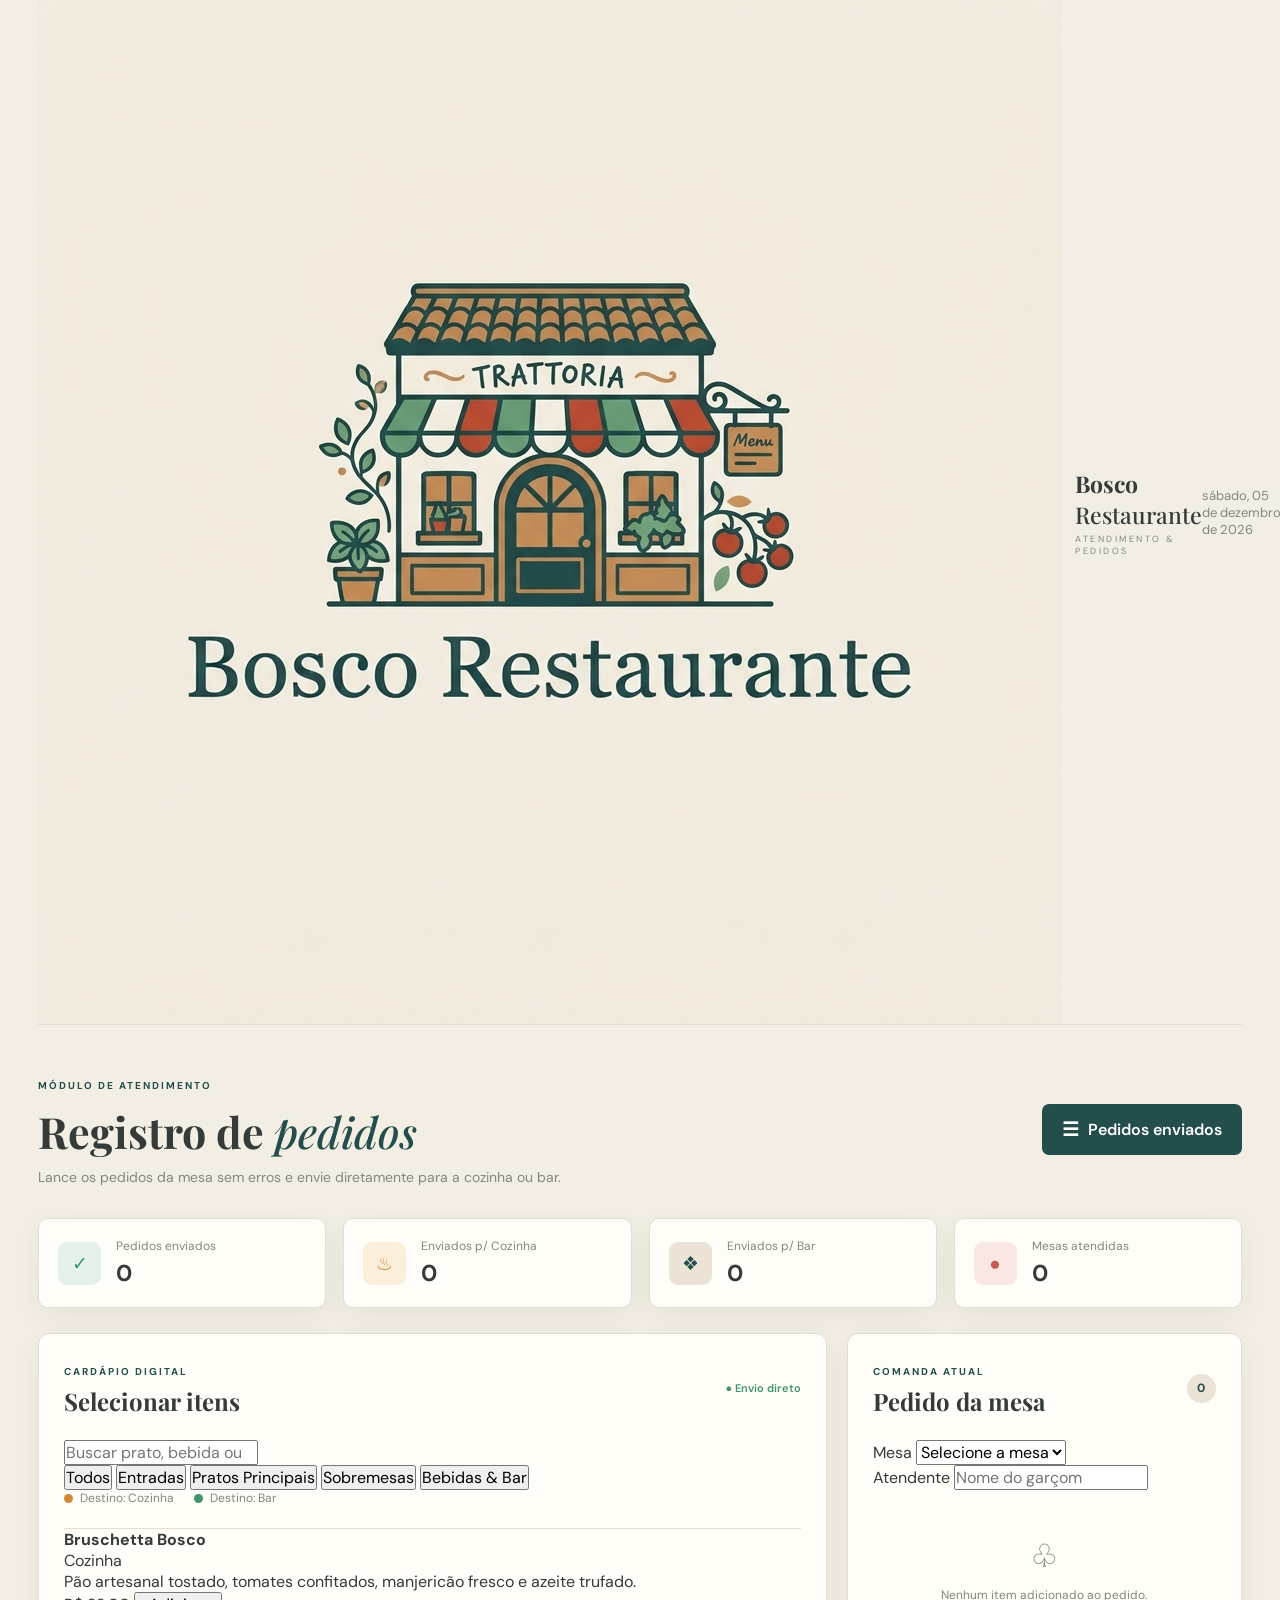
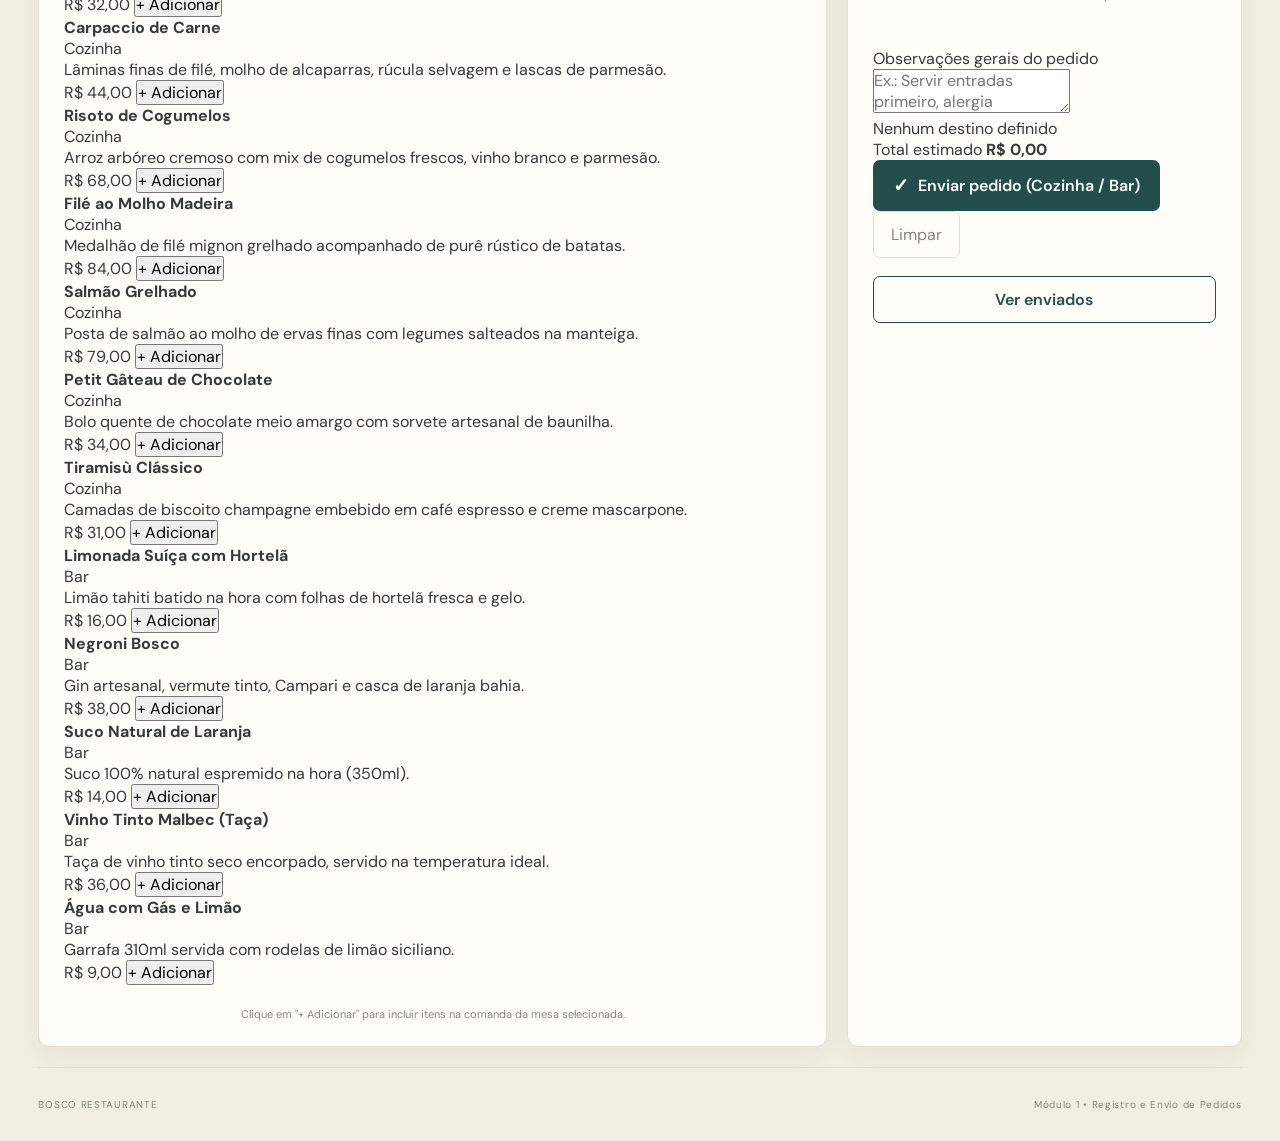
==== pedidos.html @ 27cc5448 "Add files via upload" ====
<!DOCTYPE html>
<html lang="pt-BR">
<head>
    <meta charset="UTF-8">
    <meta name="viewport" content="width=device-width, initial-scale=1.0">
    <title>Bosco Restaurante | Registro de Pedidos</title>
    <link rel="icon" type="image/png" href="logo.png">

    <link rel="stylesheet" href="style.css">

    <link rel="preconnect" href="https://fonts.googleapis.com">
    <link rel="preconnect" href="https://fonts.gstatic.com" crossorigin>
    <link href="https://fonts.googleapis.com/css2?family=DM+Sans:wght@400;500;600;700&family=Playfair+Display:wght@500;600;700&display=swap" rel="stylesheet">
</head>

<body>
    <div class="app-container">

        <header class="topbar">
            <div class="brand">
                <img src="logo.png" alt="Logo Bosco Restaurante" class="brand-logo">
                <div>
                    <h1>Bosco <span>Restaurante</span></h1>
                    <p>ATENDIMENTO & PEDIDOS</p>
                </div>
            </div>

            <div class="header-actions">
                <span class="date-display" id="currentDate"></span>
                <button class="theme-toggle" id="themeToggle" aria-label="Alternar tema">
                    <span id="themeIcon">☾</span>
                </button>
            </div>
        </header>

        <main>
            <section class="welcome-section">
                <div>
                    <span class="eyebrow">MÓDULO DE ATENDIMENTO</span>
                    <h2>Registro de <em>pedidos</em></h2>
                    <p>Lance os pedidos da mesa sem erros e envie diretamente para a cozinha ou bar.</p>
                </div>

                <button class="primary-button" id="openSentOrdersBtn">
                    <span>☰</span> Pedidos enviados
                </button>
            </section>

            <section class="summary-grid">
                <article class="summary-card">
                    <div class="summary-icon free-icon">✓</div>
                    <div>
                        <p>Pedidos enviados</p>
                        <strong id="totalOrdersCount">0</strong>
                    </div>
                </article>

                <article class="summary-card">
                    <div class="summary-icon reserved-icon">♨</div>
                    <div>
                        <p>Enviados p/ Cozinha</p>
                        <strong id="kitchenOrdersCount">0</strong>
                    </div>
                </article>

                <article class="summary-card">
                    <div class="summary-icon total-icon">❖</div>
                    <div>
                        <p>Enviados p/ Bar</p>
                        <strong id="barOrdersCount">0</strong>
                    </div>
                </article>

                <article class="summary-card">
                    <div class="summary-icon occupied-icon">●</div>
                    <div>
                        <p>Mesas atendidas</p>
                        <strong id="activeTablesCount">0</strong>
                    </div>
                </article>
            </section>

            <section class="content-grid">

                <!-- COLUNA ESQUERDA: CARDÁPIO -->
                <div class="map-panel">
                    <div class="panel-heading">
                        <div>
                            <span class="eyebrow">CARDÁPIO DIGITAL</span>
                            <h3>Selecionar itens</h3>
                        </div>
                        <span class="live-indicator">● Envio direto</span>
                    </div>

                    <div class="ped-controls">
                        <input
                            type="search"
                            id="menuSearch"
                            class="ped-search-input"
                            placeholder="Buscar prato, bebida ou ingrediente..."
                            aria-label="Buscar item no cardápio"
                        >

                        <div class="ped-tabs" id="categoryTabs" role="tablist">
                            <button type="button" class="ped-tab active" data-category="all">Todos</button>
                            <button type="button" class="ped-tab" data-category="entradas">Entradas</button>
                            <button type="button" class="ped-tab" data-category="principais">Pratos Principais</button>
                            <button type="button" class="ped-tab" data-category="sobremesas">Sobremesas</button>
                            <button type="button" class="ped-tab" data-category="bebidas">Bebidas & Bar</button>
                        </div>
                    </div>

                    <div class="legend ped-legend">
                        <span><i class="dot reserved-dot"></i> Destino: Cozinha</span>
                        <span><i class="dot free-dot"></i> Destino: Bar</span>
                    </div>

                    <div class="ped-menu-grid" id="menuGrid"></div>

                    <p class="map-hint">
                        Clique em "+ Adicionar" para incluir itens na comanda da mesa selecionada.
                    </p>
                </div>

                <!-- COLUNA DIREITA: COMANDA / PEDIDO ATUAL -->
                <aside class="reservations-panel">
                    <div class="panel-heading">
                        <div>
                            <span class="eyebrow">COMANDA ATUAL</span>
                            <h3>Pedido da mesa</h3>
                        </div>
                        <span class="reservation-number" id="orderItemsBadge">0</span>
                    </div>

                    <form id="orderForm" class="ped-order-form">
                        <div class="ped-form-grid">
                            <div>
                                <label for="orderTableSelect">Mesa</label>
                                <select id="orderTableSelect" required>
                                    <option value="">Selecione a mesa</option>
                                </select>
                            </div>

                            <div>
                                <label for="waiterName">Atendente</label>
                                <input type="text" id="waiterName" placeholder="Nome do garçom" required>
                            </div>
                        </div>

                        <div class="ped-cart-list" id="currentOrderList">
                            <div class="empty-state">
                                <span>♧</span>
                                <p>Nenhum item adicionado ao pedido.</p>
                            </div>
                        </div>

                        <div class="ped-notes-group">
                            <label for="orderGeneralNotes">Observações gerais do pedido</label>
                            <textarea id="orderGeneralNotes" placeholder="Ex.: Servir entradas primeiro, alergia alimentar..."></textarea>
                        </div>

                        <div class="ped-summary-box">
                            <div class="ped-routing-info" id="routingPreview">
                                Nenhum destino definido
                            </div>
                            <div class="ped-total-row">
                                <span>Total estimado</span>
                                <strong id="orderTotalValue">R$ 0,00</strong>
                            </div>
                        </div>

                        <div class="ped-actions-stack">
                            <button type="submit" class="primary-button ped-submit-btn">
                                <span>✓</span> Enviar pedido (Cozinha / Bar)
                            </button>

                            <div class="ped-secondary-actions">
                                <button type="button" class="cancel-button" id="clearOrderBtn">Limpar</button>
                                <button type="button" class="secondary-button ped-no-margin" id="viewSentOrdersBottom">
                                    Ver enviados
                                </button>
                            </div>
                        </div>
                    </form>
                </aside>

            </section>
        </main>

        <footer>
            <span>BOSCO RESTAURANTE</span>
            <span>Módulo 1 • Registro e Envio de Pedidos</span>
        </footer>
    </div>

    <!-- MODAL DE PEDIDOS ENVIADOS -->
    <div class="modal-overlay" id="sentOrdersModal">
        <div class="modal ped-modal-wide">
            <div class="modal-header">
                <div>
                    <span class="eyebrow">FILA DE PRODUÇÃO</span>
                    <h3>Pedidos enviados hoje</h3>
                </div>
                <button class="close-modal" data-close="sentOrdersModal" aria-label="Fechar modal">×</button>
            </div>

            <div class="ped-modal-filter">
                <label for="sentOrdersFilter">Filtrar por setor de destino</label>
                <select id="sentOrdersFilter">
                    <option value="all">Todos os setores (Cozinha e Bar)</option>
                    <option value="Cozinha">Apenas Cozinha</option>
                    <option value="Bar">Apenas Bar</option>
                </select>
            </div>

            <div class="reservations-list" id="sentOrdersList"></div>

            <div class="modal-actions">
                <button type="button" class="cancel-button" data-close="sentOrdersModal">Fechar</button>
            </div>
        </div>
    </div>

    <div class="toast" id="toast"></div>

    <script src="pedidos.js"></script>
</body>
</html>
---- style.css ----
:root {
    --bg: #f3eee4;
    --surface: #fffdf8;
    --surface-soft: #ebe3d5;
    --text: #343b38;
    --muted: #85877f;
    --primary: #234e4b;
    --primary-hover: #173d3b;
    --border: #e5ddcf;
    --shadow: 0 8px 28px rgba(55, 47, 34, .06);

    --free: #3e946d;
    --free-bg: #e4f1e8;
    --occupied: #c75c50;
    --occupied-bg: #f8e7e3;
    --reserved: #d38a37;
    --reserved-bg: #fbefdc;
}

body.dark-theme {
    --bg: #142e32;
    --surface: #1d3b3e;
    --surface-soft: #28484a;
    --text: #f2eee4;
    --muted: #b2c0b9;
    --primary: #c38a57;
    --primary-hover: #d29b68;
    --border: #355457;
    --shadow: 0 8px 28px rgba(0, 0, 0, .16);

    --free-bg: #234b42;
    --occupied-bg: #573936;
    --reserved-bg: #59452d;
}

* {
    margin: 0;
    padding: 0;
    box-sizing: border-box;
}

body {
    background: var(--bg);
    color: var(--text);
    font-family: 'DM Sans', sans-serif;
    min-height: 100vh;
    transition: background .3s, color .3s;
}

button, input, select, textarea {
    font: inherit;
}

button {
    cursor: pointer;
}

.app-container {
    width: min(1440px, 94%);
    margin: auto;
}

/* HEADER */

.topbar {
    min-height: 95px;
    display: flex;
    align-items: center;
    justify-content: space-between;
    border-bottom: 1px solid var(--border);
}

.brand {
    display: flex;
    align-items: center;
    gap: 13px;
}

.brand-icon {
    width: 48px;
    height: 48px;
    background: var(--primary);
    color: #fff;
    display: grid;
    place-items: center;
    font-family: 'Playfair Display', serif;
    font-size: 25px;
    border-radius: 50%;
}

.brand h1 {
    font-family: 'Playfair Display', serif;
    font-size: 23px;
}

.brand h1 span {
    font-weight: 500;
}

.brand p {
    color: var(--muted);
    font-size: 9px;
    letter-spacing: 2.5px;
    margin-top: 3px;
}

.header-actions {
    display: flex;
    align-items: center;
    gap: 20px;
}

.date-display {
    color: var(--muted);
    font-size: 13px;
}

.theme-toggle {
    border: 1px solid var(--border);
    background: var(--surface);
    color: var(--text);
    border-radius: 50%;
    width: 43px;
    height: 43px;
    font-size: 22px;
}

/* WELCOME */

.welcome-section {
    display: flex;
    align-items: center;
    justify-content: space-between;
    gap: 20px;
    padding: 48px 0 32px;
}

.eyebrow {
    color: var(--primary);
    font-size: 10px;
    font-weight: 700;
    letter-spacing: 2px;
}

.welcome-section h2 {
    font-family: 'Playfair Display', serif;
    font-size: clamp(32px, 4vw, 43px);
    margin: 8px 0;
}

.welcome-section h2 em {
    color: var(--primary);
    font-weight: 500;
}

.welcome-section p {
    color: var(--muted);
    font-size: 14px;
}

.primary-button {
    background: var(--primary);
    color: #fff;
    border: none;
    padding: 13px 20px;
    border-radius: 7px;
    font-weight: 600;
    transition: .2s;
}

.primary-button:hover {
    background: var(--primary-hover);
    transform: translateY(-2px);
}

.primary-button span {
    font-size: 19px;
    vertical-align: -1px;
    margin-right: 5px;
}

/* SUMMARY */

.summary-grid {
    display: grid;
    grid-template-columns: repeat(4, 1fr);
    gap: 17px;
    margin-bottom: 25px;
}

.summary-card {
    background: var(--surface);
    border: 1px solid var(--border);
    border-radius: 10px;
    padding: 19px;
    display: flex;
    align-items: center;
    gap: 15px;
    box-shadow: var(--shadow);
}

.summary-icon {
    width: 43px;
    height: 43px;
    border-radius: 9px;
    display: grid;
    place-items: center;
    font-size: 19px;
}

.free-icon {
    background: var(--free-bg);
    color: var(--free);
}

.occupied-icon {
    background: var(--occupied-bg);
    color: var(--occupied);
}

.reserved-icon {
    background: var(--reserved-bg);
    color: var(--reserved);
}

.total-icon {
    background: var(--surface-soft);
    color: var(--primary);
}

.summary-card p {
    color: var(--muted);
    font-size: 12px;
    margin-bottom: 4px;
}

.summary-card strong {
    font-size: 23px;
}

/* MAIN CONTENT */

.content-grid {
    display: grid;
    grid-template-columns: minmax(0, 1.8fr) minmax(280px, .9fr);
    gap: 20px;
}

.map-panel, .reservations-panel {
    background: var(--surface);
    border: 1px solid var(--border);
    border-radius: 11px;
    padding: 25px;
    box-shadow: var(--shadow);
    min-width: 0;
}

.panel-heading {
    display: flex;
    align-items: center;
    justify-content: space-between;
    margin-bottom: 23px;
}

.panel-heading h3 {
    font-family: 'Playfair Display', serif;
    font-size: 24px;
    margin-top: 5px;
}

.live-indicator {
    color: var(--free);
    font-size: 11px;
    font-weight: 600;
}

.legend {
    display: flex;
    flex-wrap: wrap;
    gap: 20px;
    padding-bottom: 22px;
    border-bottom: 1px solid var(--border);
}

.legend span {
    font-size: 12px;
    color: var(--muted);
    display: flex;
    align-items: center;
    gap: 7px;
}

.dot {
    width: 9px;
    height: 9px;
    border-radius: 50%;
}

.free-dot { background: var(--free); }
.occupied-dot { background: var(--occupied); }
.reserved-dot { background: var(--reserved); }

.salon-label {
    display: flex;
    justify-content: space-between;
    color: var(--muted);
    font-size: 9px;
    letter-spacing: 1.5px;
    font-weight: 700;
    margin: 23px 0 15px;
}

/* TABLE MAP */

.tables-grid {
    display: grid;
    grid-template-columns: repeat(4, minmax(0, 1fr));
    gap: 13px;
}

.table-card {
    min-height: 112px;
    border: 1px solid transparent;
    border-radius: 9px;
    padding: 13px 8px;
    display: flex;
    flex-direction: column;
    align-items: center;
    justify-content: center;
    gap: 5px;
    transition: .2s;
    cursor: pointer;
}

.table-card:hover {
    transform: translateY(-4px);
    box-shadow: var(--shadow);
}

.table-card.free {
    background: var(--free-bg);
    border-color: rgba(62, 148, 109, .25);
}

.table-card.occupied {
    background: var(--occupied-bg);
    border-color: rgba(199, 92, 80, .25);
}

.table-card.reserved {
    background: var(--reserved-bg);
    border-color: rgba(211, 138, 55, .25);
}

.table-number {
    font-family: 'Playfair Display', serif;
    font-size: 24px;
    font-weight: 700;
}

.table-card.free .table-number,
.table-card.free .table-status {
    color: var(--free);
}

.table-card.occupied .table-number,
.table-card.occupied .table-status {
    color: var(--occupied);
}

.table-card.reserved .table-number,
.table-card.reserved .table-status {
    color: var(--reserved);
}

.table-status {
    font-size: 11px;
    font-weight: 600;
}

.table-capacity {
    font-size: 10px;
    color: var(--muted);
}

.map-hint {
    color: var(--muted);
    font-size: 11px;
    text-align: center;
    margin-top: 22px;
}

/* RESERVATIONS */

.reservation-number {
    background: var(--surface-soft);
    color: var(--primary);
    border-radius: 50%;
    width: 29px;
    height: 29px;
    display: grid;
    place-items: center;
    font-weight: 700;
    font-size: 12px;
}

.reservations-list {
    display: flex;
    flex-direction: column;
    gap: 12px;
    max-height: 390px;
    overflow-y: auto;
}

.reservation-item {
    border: 1px solid var(--border);
    border-radius: 8px;
    padding: 14px;
    display: flex;
    justify-content: space-between;
    gap: 10px;
    align-items: center;
}

.reservation-item h4 {
    font-size: 13px;
    margin-bottom: 5px;
}

.reservation-item p {
    font-size: 11px;
    color: var(--muted);
    margin-top: 3px;
}

.reservation-time {
    color: var(--primary);
    font-size: 12px;
    font-weight: 700;
    white-space: nowrap;
}

.delete-reservation {
    background: transparent;
    border: none;
    color: var(--occupied);
    font-size: 18px;
    margin-left: 8px;
}

.empty-state {
    text-align: center;
    color: var(--muted);
    padding: 45px 10px;
}

.empty-state span {
    font-size: 32px;
}

.empty-state p {
    font-size: 12px;
    margin-top: 10px;
}

.secondary-button {
    width: 100%;
    background: transparent;
    border: 1px solid var(--primary);
    color: var(--primary);
    padding: 12px;
    border-radius: 7px;
    margin-top: 18px;
    font-weight: 600;
    transition: .2s;
}

.secondary-button:hover {
    background: var(--primary);
    color: #fff;
}

/* MODALS */

.modal-overlay {
    position: fixed;
    inset: 0;
    background: rgba(12, 23, 22, .62);
    display: none;
    justify-content: center;
    align-items: center;
    padding: 15px;
    z-index: 10;
    backdrop-filter: blur(4px);
}

.modal-overlay.active {
    display: flex;
}

.modal {
    background: var(--surface);
    color: var(--text);
    width: min(470px, 100%);
    padding: 28px;
    border-radius: 12px;
    max-height: 90vh;
    overflow-y: auto;
    box-shadow: 0 20px 60px rgba(0,0,0,.2);
    animation: appear .2s ease;
}

@keyframes appear {
    from { opacity: 0; transform: translateY(12px); }
    to { opacity: 1; transform: translateY(0); }
}

.modal-header {
    display: flex;
    justify-content: space-between;
    align-items: flex-start;
    margin-bottom: 24px;
}

.modal-header h3 {
    font-family: 'Playfair Display', serif;
    font-size: 25px;
    margin-top: 5px;
}

.close-modal {
    background: var(--surface-soft);
    border: none;
    color: var(--text);
    width: 32px;
    height: 32px;
    border-radius: 50%;
    font-size: 21px;
}

.modal label {
    display: block;
    font-size: 12px;
    font-weight: 600;
    margin: 15px 0 7px;
}

.modal input,
.modal select,
.modal textarea {
    width: 100%;
    padding: 12px;
    border: 1px solid var(--border);
    border-radius: 6px;
    background: var(--bg);
    color: var(--text);
    outline: none;
}

.modal input:focus,
.modal select:focus,
.modal textarea:focus {
    border-color: var(--primary);
}

.modal textarea {
    resize: vertical;
    min-height: 80px;
}

.form-row {
    display: grid;
    grid-template-columns: 1fr 1fr;
    gap: 13px;
}

.modal-actions {
    display: flex;
    justify-content: flex-end;
    gap: 10px;
    margin-top: 25px;
}

.cancel-button {
    background: transparent;
    color: var(--muted);
    border: 1px solid var(--border);
    border-radius: 7px;
    padding: 12px 17px;
}

.table-details {
    background: var(--surface-soft);
    border-radius: 8px;
    padding: 14px;
    margin-bottom: 15px;
}

.table-details p {
    font-size: 11px;
    color: var(--muted);
    margin-bottom: 8px;
}

.status-badge {
    font-size: 12px;
    font-weight: 700;
}

.status-badge.free { color: var(--free); }
.status-badge.occupied { color: var(--occupied); }
.status-badge.reserved { color: var(--reserved); }

.table-reservation-info {
    font-size: 12px;
    color: var(--muted);
    line-height: 1.7;
    margin-top: 15px;
}

/* NOTIFICATIONS */

.toast {
    position: fixed;
    bottom: 25px;
    right: 25px;
    background: var(--primary);
    color: white;
    padding: 14px 20px;
    border-radius: 8px;
    font-size: 13px;
    opacity: 0;
    transform: translateY(15px);
    transition: .25s;
    pointer-events: none;
    z-index: 20;
}

.toast.show {
    opacity: 1;
    transform: translateY(0);
}

/* FOOTER */

footer {
    display: flex;
    justify-content: space-between;
    gap: 10px;
    padding: 30px 0;
    margin-top: 20px;
    border-top: 1px solid var(--border);
    color: var(--muted);
    font-size: 10px;
    letter-spacing: .7px;
}

/* RESPONSIVE */

@media (max-width: 950px) {
    .content-grid {
        grid-template-columns: 1fr;
    }

    .summary-grid {
        grid-template-columns: repeat(2, 1fr);
    }
}

@media (max-width: 600px) {
    .app-container {
        width: 92%;
    }

    .topbar {
        min-height: 78px;
    }

    .date-display {
        display: none;
    }

    .welcome-section {
        align-items: flex-start;
        flex-direction: column;
        padding: 32px 0 25px;
    }

    .summary-grid {
        gap: 10px;
    }

    .summary-card {
        padding: 13px 10px;
        gap: 9px;
    }

    .summary-icon {
        width: 34px;
        height: 34px;
    }

    .summary-card p {
        font-size: 10px;
    }

    .summary-card strong {
        font-size: 20px;
    }

    .map-panel, .reservations-panel {
        padding: 17px;
    }

    .tables-grid {
        grid-template-columns: repeat(3, minmax(0, 1fr));
        gap: 8px;
    }

    .table-card {
        min-height: 100px;
    }

    .form-row {
        grid-template-columns: 1fr;
        gap: 0;
    }

    footer {
        flex-direction: column;
    }
}

@media (prefers-reduced-motion: reduce) {
    *, *::before, *::after {
        animation-duration: .01ms !important;
        transition-duration: .01ms !important;
    }
}
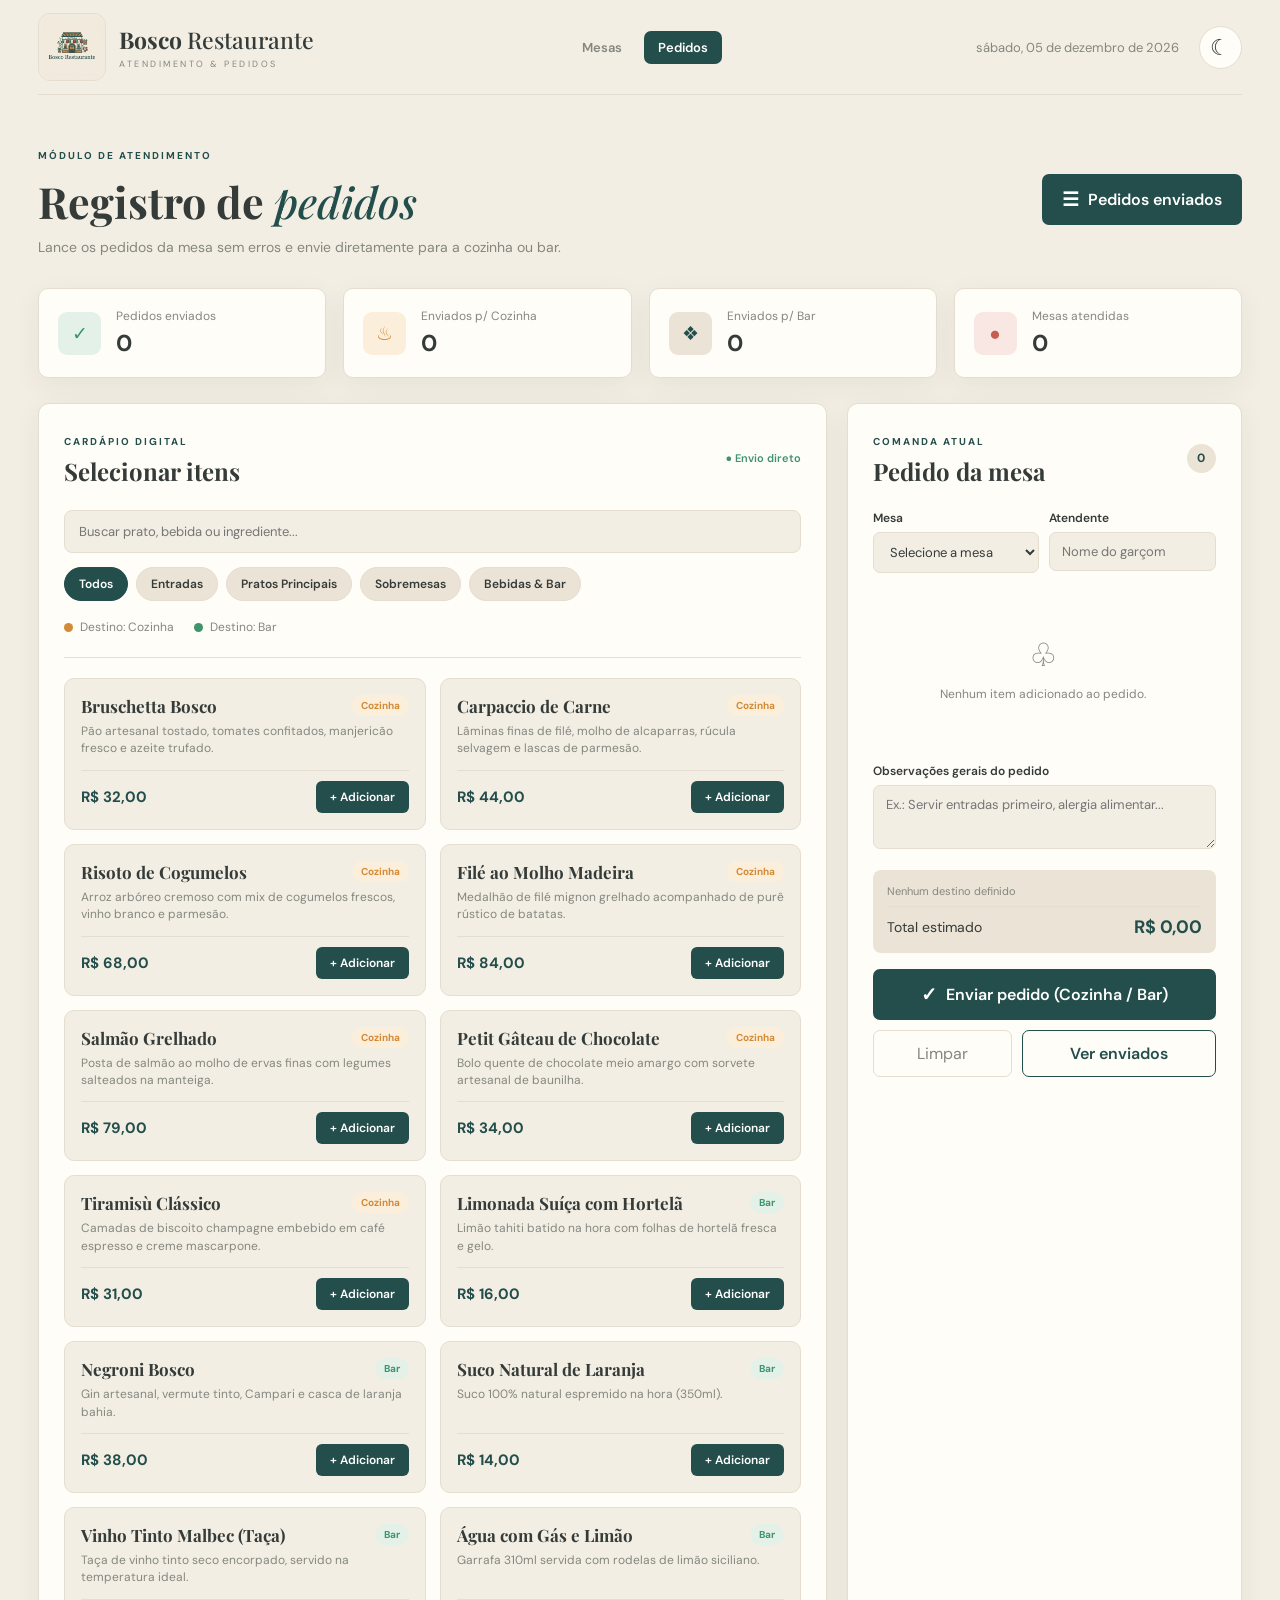
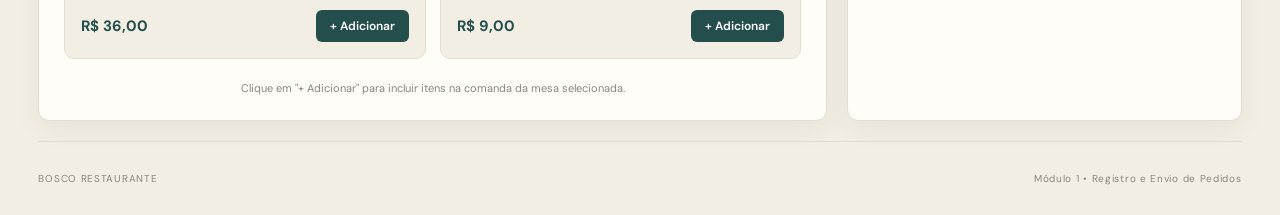
==== commit 13538165: "Refactor pedidos.html structure and add navigation" ====
--- a/pedidos.html
+++ b/pedidos.html
@@ -24,7 +24,12 @@
                     <p>ATENDIMENTO & PEDIDOS</p>
                 </div>
             </div>
-
+            
+<nav class="nav-principal" aria-label="Módulos do sistema">
+                <a href="index.html" class="nav-link">Mesas</a>
+                <a href="pedidos.html" class="nav-link active">Pedidos</a>
+            </nav>
+            
             <div class="header-actions">
                 <span class="date-display" id="currentDate"></span>
                 <button class="theme-toggle" id="themeToggle" aria-label="Alternar tema">
@@ -225,4 +230,4 @@
 
     <script src="pedidos.js"></script>
 </body>
-</html>+</html>
--- a/style.css
+++ b/style.css
@@ -738,3 +738,413 @@
         transition-duration: .01ms !important;
     }
 }
+
+
+/* ==========================================================================
+   LOGO E MENU DE NAVEGAÇÃO UNIFICADO
+   ========================================================================== */
+
+.brand-logo {
+    width: 68px;
+    height: 68px;
+    object-fit: cover;
+    border-radius: 12px;
+    border: 1px solid var(--border);
+    background-color: #f3eee4;
+    flex-shrink: 0;
+}
+
+.nav-principal {
+    display: flex;
+    gap: 8px;
+    flex-wrap: wrap;
+}
+
+.nav-link {
+    text-decoration: none;
+    color: var(--muted);
+    font-size: 13px;
+    font-weight: 600;
+    padding: 8px 14px;
+    border-radius: 7px;
+    transition: .2s;
+}
+
+.nav-link:hover, .nav-link.active {
+    background: var(--primary);
+    color: #fff;
+}
+
+/* ==========================================================================
+   MÓDULO 1: REGISTRO E ENVIO DE PEDIDOS (Prefixo: .ped-)
+   ========================================================================== */
+
+.ped-controls {
+    display: flex;
+    flex-direction: column;
+    gap: 14px;
+    margin-bottom: 18px;
+}
+
+.ped-search-input {
+    width: 100%;
+    padding: 12px 14px;
+    border: 1px solid var(--border);
+    border-radius: 8px;
+    background: var(--bg);
+    color: var(--text);
+    font-size: 13px;
+    outline: none;
+}
+
+.ped-search-input:focus {
+    border-color: var(--primary);
+}
+
+.ped-tabs {
+    display: flex;
+    flex-wrap: wrap;
+    gap: 8px;
+}
+
+.ped-tab {
+    background: var(--surface-soft);
+    color: var(--text);
+    border: 1px solid var(--border);
+    padding: 8px 14px;
+    border-radius: 20px;
+    font-size: 12px;
+    font-weight: 600;
+    transition: .2s;
+}
+
+.ped-tab:hover {
+    border-color: var(--primary);
+}
+
+.ped-tab.active {
+    background: var(--primary);
+    color: #fff;
+    border-color: var(--primary);
+}
+
+.ped-legend {
+    margin-bottom: 20px;
+}
+
+.ped-menu-grid {
+    display: grid;
+    grid-template-columns: repeat(2, minmax(0, 1fr));
+    gap: 14px;
+}
+
+.ped-dish-card {
+    background: var(--bg);
+    border: 1px solid var(--border);
+    border-radius: 10px;
+    padding: 16px;
+    display: flex;
+    flex-direction: column;
+    justify-content: space-between;
+    gap: 12px;
+    transition: .2s;
+}
+
+.ped-dish-card:hover {
+    transform: translateY(-3px);
+    box-shadow: var(--shadow);
+    border-color: var(--primary);
+}
+
+.ped-dish-top {
+    display: flex;
+    justify-content: space-between;
+    align-items: flex-start;
+    gap: 10px;
+}
+
+.ped-dish-title {
+    font-family: 'Playfair Display', serif;
+    font-size: 17px;
+    font-weight: 700;
+    color: var(--text);
+}
+
+.ped-dest-tag {
+    font-size: 10px;
+    font-weight: 700;
+    padding: 4px 9px;
+    border-radius: 20px;
+    white-space: nowrap;
+}
+
+.ped-dest-tag.cozinha {
+    background: var(--reserved-bg);
+    color: var(--reserved);
+}
+
+.ped-dest-tag.bar {
+    background: var(--free-bg);
+    color: var(--free);
+}
+
+.ped-dish-desc {
+    font-size: 12px;
+    color: var(--muted);
+    line-height: 1.45;
+    margin-top: 6px;
+}
+
+.ped-dish-bottom {
+    display: flex;
+    justify-content: space-between;
+    align-items: center;
+    padding-top: 10px;
+    border-top: 1px solid var(--border);
+}
+
+.ped-dish-price {
+    font-weight: 700;
+    font-size: 15px;
+    color: var(--primary);
+}
+
+.ped-add-btn {
+    background: var(--primary);
+    color: #fff;
+    border: none;
+    padding: 8px 14px;
+    border-radius: 6px;
+    font-size: 12px;
+    font-weight: 600;
+    transition: .2s;
+}
+
+.ped-add-btn:hover {
+    background: var(--primary-hover);
+}
+
+/* COMANDA LATERAL */
+
+.ped-order-form label {
+    display: block;
+    font-size: 12px;
+    font-weight: 600;
+    margin-bottom: 6px;
+    color: var(--text);
+}
+
+.ped-order-form select,
+.ped-order-form input,
+.ped-order-form textarea {
+    width: 100%;
+    padding: 10px 12px;
+    border: 1px solid var(--border);
+    border-radius: 7px;
+    background: var(--bg);
+    color: var(--text);
+    font-size: 13px;
+    outline: none;
+}
+
+.ped-order-form select:focus,
+.ped-order-form input:focus,
+.ped-order-form textarea:focus {
+    border-color: var(--primary);
+}
+
+.ped-form-grid {
+    display: grid;
+    grid-template-columns: 1fr 1fr;
+    gap: 10px;
+    margin-bottom: 16px;
+}
+
+.ped-cart-list {
+    display: flex;
+    flex-direction: column;
+    gap: 10px;
+    max-height: 310px;
+    overflow-y: auto;
+    padding-right: 2px;
+    margin-bottom: 16px;
+}
+
+.ped-cart-item {
+    background: var(--bg);
+    border: 1px solid var(--border);
+    border-radius: 8px;
+    padding: 12px;
+}
+
+.ped-cart-header {
+    display: flex;
+    justify-content: space-between;
+    align-items: flex-start;
+    gap: 8px;
+    margin-bottom: 8px;
+}
+
+.ped-cart-header h4 {
+    font-size: 13px;
+    font-weight: 700;
+}
+
+.ped-cart-meta {
+    font-size: 11px;
+    color: var(--muted);
+    margin-top: 2px;
+}
+
+.ped-qty-controls {
+    display: flex;
+    align-items: center;
+    gap: 6px;
+}
+
+.ped-qty-btn {
+    width: 24px;
+    height: 24px;
+    border-radius: 5px;
+    border: 1px solid var(--border);
+    background: var(--surface);
+    color: var(--text);
+    font-weight: 700;
+    display: grid;
+    place-items: center;
+}
+
+.ped-qty-btn:hover {
+    border-color: var(--primary);
+    color: var(--primary);
+}
+
+.ped-qty-val {
+    font-size: 12px;
+    font-weight: 700;
+    min-width: 18px;
+    text-align: center;
+}
+
+.ped-item-note {
+    padding: 7px 10px !important;
+    font-size: 11px !important;
+    background: var(--surface) !important;
+}
+
+.ped-notes-group textarea {
+    min-height: 64px;
+    resize: vertical;
+}
+
+.ped-summary-box {
+    background: var(--surface-soft);
+    border-radius: 8px;
+    padding: 14px;
+    margin: 16px 0;
+}
+
+.ped-routing-info {
+    font-size: 11px;
+    color: var(--muted);
+    padding-bottom: 8px;
+    margin-bottom: 8px;
+    border-bottom: 1px solid var(--border);
+}
+
+.ped-total-row {
+    display: flex;
+    justify-content: space-between;
+    align-items: center;
+    font-size: 14px;
+}
+
+.ped-total-row strong {
+    font-size: 18px;
+    color: var(--primary);
+}
+
+.ped-actions-stack {
+    display: flex;
+    flex-direction: column;
+    gap: 10px;
+}
+
+.ped-submit-btn {
+    width: 100%;
+    text-align: center;
+}
+
+.ped-secondary-actions {
+    display: grid;
+    grid-template-columns: 1fr 1.4fr;
+    gap: 10px;
+}
+
+.ped-no-margin {
+    margin-top: 0;
+}
+
+.ped-modal-wide {
+    width: min(620px, 100%);
+}
+
+.ped-modal-filter {
+    margin-bottom: 16px;
+}
+
+.ped-modal-filter label {
+    margin-top: 0;
+}
+
+.ped-sent-card {
+    border: 1px solid var(--border);
+    border-radius: 9px;
+    padding: 14px;
+    background: var(--bg);
+}
+
+.ped-sent-top {
+    display: flex;
+    justify-content: space-between;
+    align-items: center;
+    gap: 10px;
+    margin-bottom: 8px;
+}
+
+.ped-sent-items {
+    list-style: none;
+    font-size: 12px;
+    color: var(--text);
+    display: flex;
+    flex-direction: column;
+    gap: 4px;
+    margin: 8px 0;
+}
+
+.ped-sent-items li span {
+    color: var(--muted);
+    font-style: italic;
+}
+
+.ped-sent-footer {
+    display: flex;
+    justify-content: space-between;
+    align-items: center;
+    font-size: 11px;
+    color: var(--muted);
+    padding-top: 8px;
+    border-top: 1px solid var(--border);
+}
+
+@media (max-width: 600px) {
+    .brand-logo {
+        width: 54px;
+        height: 54px;
+    }
+
+    .ped-menu-grid,
+    .ped-form-grid {
+        grid-template-columns: 1fr;
+    }
+}
